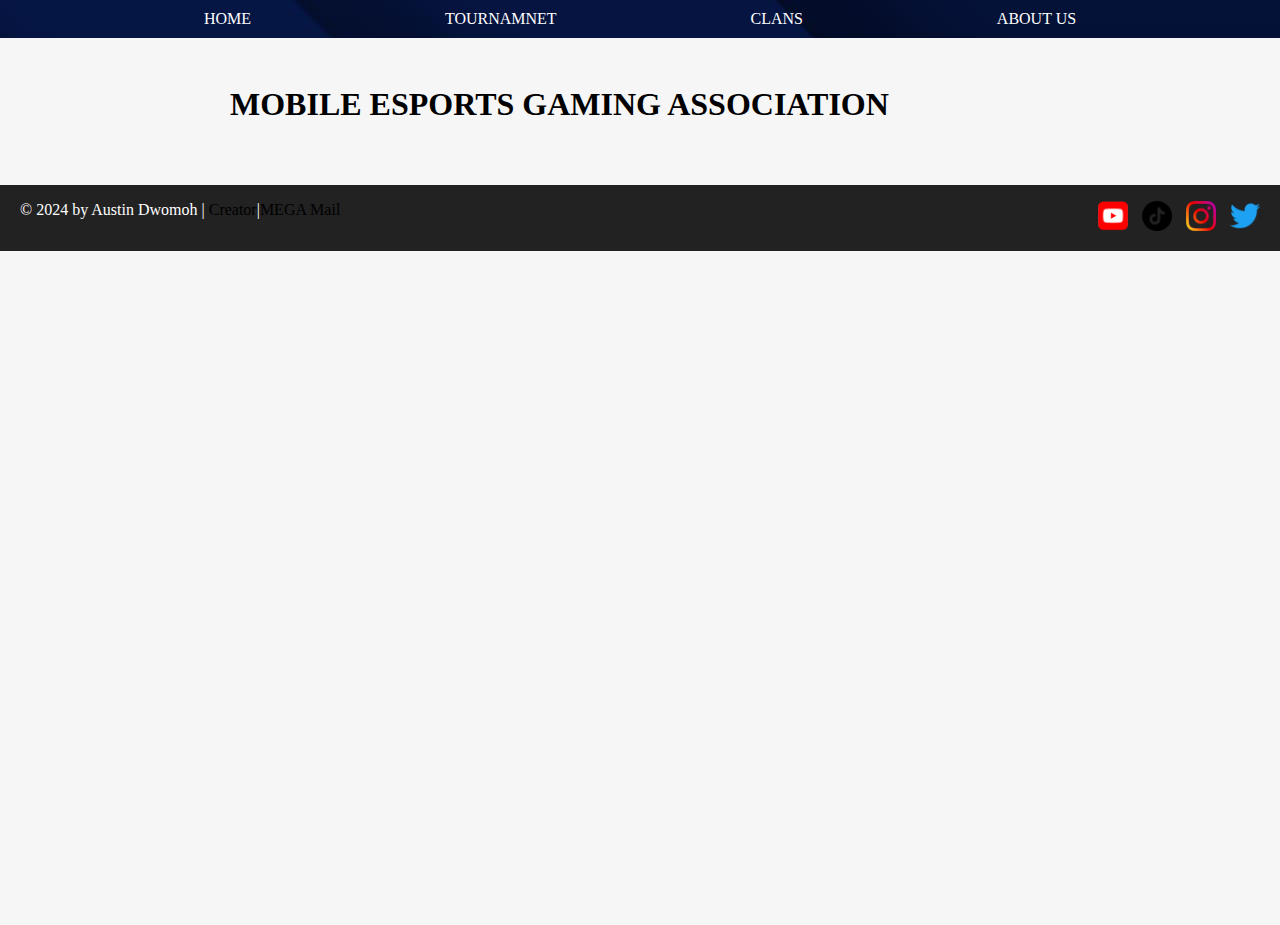
==== index.html @ 3e16c932 "css" ====
<html>
	<head>
		<meta charset="utf-8">
		<meta name="viewpoort" content="width=device-width,initial-scale=1.0">
		<title>WELCOME </title>
		<link rel="stylesheet" href="/css/style(1.1).css">   
	</head>

<body>	
	<div class="navbar">
		<a href="index.html">HOME</a>
		<a href="Tournament.html">TOURNAMNET</a>
		<a href="Clans.html">CLANS</a>
		<a href="About us.html">ABOUT US</a>
	</div>

    <div class="content"><h1 >
		<a href=" https://docs.google.com/document/d/1-E9FfBKH6u808-VIWUthSK5zShwon9xe/edit?usp=drivesdk&rtpof=true&sd=true ">MOBILE ESPORTS GAMING ASSOCIATION</a>
	   </h1>
    </div>
</body>

<footer>
	<p>© 2024 by Austin Dwomoh |  <a href="dwomohaustin14@gmail.com">Creator</a>|<a href="megaesportsassociation@gmail.com">MEGA Mail</a></p>

	<ul class="socials">
	  <li>
		<a href="#" target="_blank"><img src="../icon/icon-logo-youtube.png" alt="Mega YouTube channel"></a>
	  </li>
	  <li>
		<a href="#" target="_blank"><img src="../icon/tiktok_social media_logo_apps_icon.png" alt="Mega Tiktok Page"></a>
	  </li>
	  <li>
		<a href="https://www.instagram.com/megaesportsassociation?igsh=Z3lvYWdsOGpyNXc2" target="_blank"><img src="../icon/icon-logo-instagram.png" alt="My Instagram"></a>
	  </li>
	  <li>
		<a href="#" target="_blank"><img src="../icon/icon-logo-twitter.png" alt="x Page"></a>
	  </li>
	</ul>
</footer>
</html>
---- css/style(1.1).css ----
/*Global*/
html{
  box-sizing: border-box;
  height: 100%;
}
*,*:before,*:after{
  box-sizing: inherit;
}

body{
  background: #f6f6f6 ;
  height: 100%;
  margin: 0;/*fits boxes and images to the edges of the page*/
  margin-top: -25px;

}
.content {
  margin: 0 auto;
  max-width: 900px;/*pulls content into the middle of the page*/
  padding: 40px;/*gives cool space between elemnets*/
  margin-top: 50px;
}
.navbar {
  background-image: url(1.1.jpg);
  color: #fff;
  padding: 10px;
  position: fixed;
  width: 100%;
  top: 0;
  left: 0; 
  display: flex;
  justify-content: space-evenly;
}

/*navbar link decoration*/
.navbar a {
  color: #fff;
  text-decoration: none;
  
}

a{
 color:black ;
 text-decoration: none;
}
a:hover{
  color: gray ;
}

/*index*/
/*Home*/
/*Tournament*/
/*clans*/
/*about us*/
.board{
  display: flow-root;/*for place images at the start of line for the deisre effect of one side*/
}

.board img{
  width: 200px;
  float: left;
  margin-right: 20px;
  max-height: 600px;
  max-width: 400px;
  margin-top: -15px;
}
.board li{
  list-style: none;
}

.board h3{
  border-bottom: 3px dashed #d3d4d6;

}
/*footer*/
footer {
  background: #222;
  color: white;
  display: flex; 
  justify-content: space-between;
  padding: 0 20px;
}

.socials{
  list-style-type: none;
  padding: 0;

}
.socials li{
  display: inline-block;
  margin-left: 10px;
}

.socials img{
  width: 30px;
}

.socials img:hover{
  opacity: 0.5;
}

/*Theme*/
/*.light-theme {
  background-color: var(--light-background);
  color: var(--light-text);
}
{this is for when you make the themes i want to understand how it works before actually using it}
.dark-theme {
  background-color: var(--dark-background);
  color: var(--dark-text);
}
assoiciated html incase you forget
<body class="light-theme">
    <!-- Your content here -->
</body>
and the java mainly because of this guy why am reluctant
 // Switch to dark theme
document.body.className = "dark-theme";

// Switch to light theme
document.body.className = "light-theme";

*/
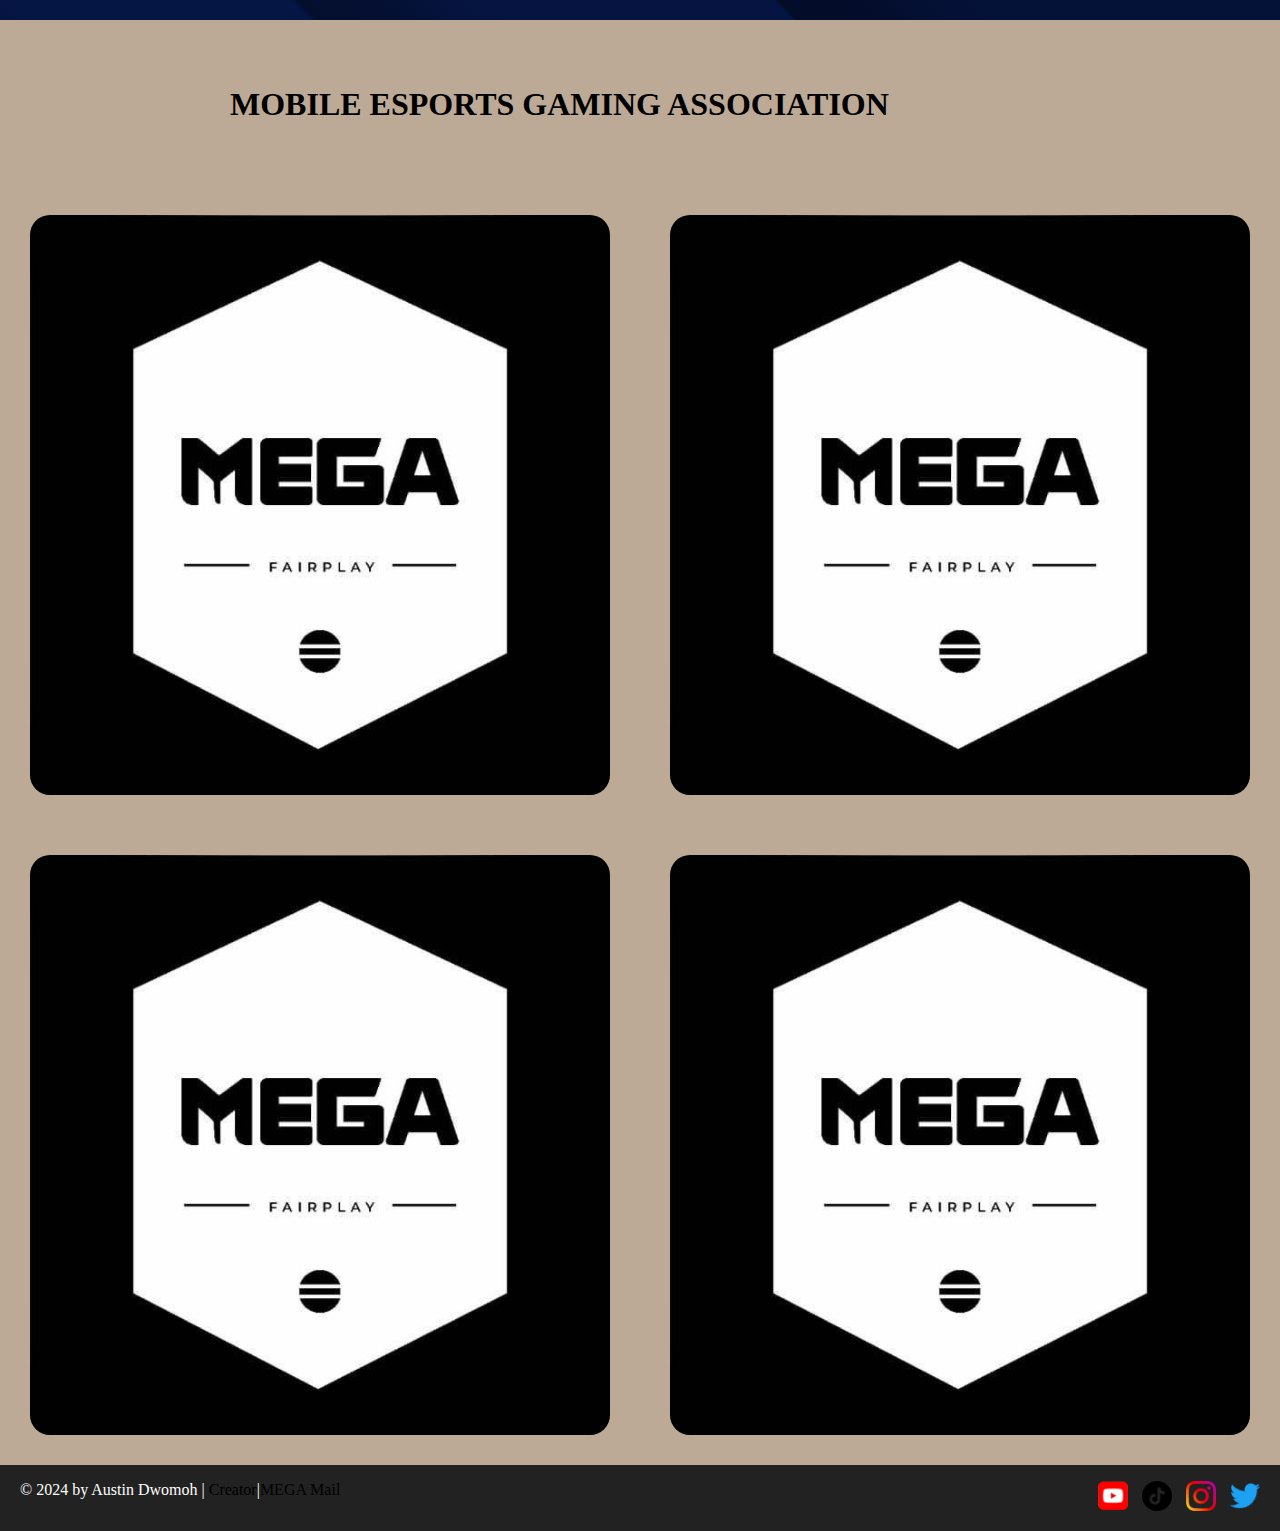
==== commit e58b34c1: "efootbal" ====
--- a/index.html
+++ b/index.html
@@ -3,38 +3,51 @@
 		<meta charset="utf-8">
 		<meta name="viewpoort" content="width=device-width,initial-scale=1.0">
 		<title>WELCOME </title>
-		<link rel="stylesheet" href="/css/style(1.1).css">   
+		<link rel="stylesheet" href="style(1.1).css">   
 	</head>
 
-<body>	
-	<div class="navbar">
-		<a href="index.html">HOME</a>
-		<a href="Tournament.html">TOURNAMNET</a>
-		<a href="Clans.html">CLANS</a>
-		<a href="About us.html">ABOUT US</a>
-	</div>
-
-    <div class="content"><h1 >
+<body style="background-color:#bcaa96;">
+	<div class="navbar"></div>
+	<div class="content"><h1 >
 		<a href=" https://docs.google.com/document/d/1-E9FfBKH6u808-VIWUthSK5zShwon9xe/edit?usp=drivesdk&rtpof=true&sd=true ">MOBILE ESPORTS GAMING ASSOCIATION</a>
 	   </h1>
     </div>
+	<div class="grid-container">
+		<div class="grid-item">
+			<a href="index.html"><img src="images/photo_2023-11-17_15-13-40.jpg" alt=""></a>
+		</div>
+
+		<div class="grid-item">
+			<a href="Tournament.html"><img src="images/photo_2023-11-17_15-13-40.jpg" alt=""></a>
+		</div>
+
+		<div class="grid-item">
+			<a href="Clans.html"><img src="images/photo_2023-11-17_15-13-40.jpg" alt=""></a>
+		</div>
+
+		<div class="grid-item">
+			<a href="About us.html"><img src="images/photo_2023-11-17_15-13-40.jpg" alt=""></a>
+		</div>
+	</div>
+
 </body>
 
 <footer>
-	<p>© 2024 by Austin Dwomoh |  <a href="dwomohaustin14@gmail.com">Creator</a>|<a href="megaesportsassociation@gmail.com">MEGA Mail</a></p>
+	<p>© 2024 by Austin Dwomoh |  <a href="mailto:dwomohaustin14@gmail.com">Creator</a>|<a href="mailto:megaesportsassociation@gmail.com">MEGA Mail</a></p>
 
 	<ul class="socials">
 	  <li>
-		<a href="#" target="_blank"><img src="../icon/icon-logo-youtube.png" alt="Mega YouTube channel"></a>
+		<a href="#" target="_blank"><img src="images/icon-logo-youtube.png" alt="Mega YouTube channel"></a>
 	  </li>
 	  <li>
-		<a href="#" target="_blank"><img src="../icon/tiktok_social media_logo_apps_icon.png" alt="Mega Tiktok Page"></a>
+		<a href="#" target="_blank"><img src="images/tiktok_social media_logo_apps_icon.png" alt="Mega Tiktok Page"></a>
+	  </li>
 	  </li>
 	  <li>
-		<a href="https://www.instagram.com/megaesportsassociation?igsh=Z3lvYWdsOGpyNXc2" target="_blank"><img src="../icon/icon-logo-instagram.png" alt="My Instagram"></a>
+		<a href="https://www.instagram.com/megaesportsassociation?igsh=Z3lvYWdsOGpyNXc2" target="_blank"><img src="images/icon-logo-instagram.png" alt="My Instagram"></a>
 	  </li>
 	  <li>
-		<a href="#" target="_blank"><img src="../icon/icon-logo-twitter.png" alt="x Page"></a>
+		<a href="#" target="_blank"><img src="images/icon-logo-twitter.png" alt="x Page"></a>
 	  </li>
 	</ul>
 </footer>
--- a/style(1.1).css
+++ b/style(1.1).css
@@ -0,0 +1,144 @@
+/*Global*/
+html{
+  box-sizing: border-box;
+  height: 100%;
+}
+*,*:before,*:after{
+  box-sizing: inherit;
+}
+
+body{
+  background: #f6f6f6 ;
+  height: 100%;
+  margin: 0;/*fits boxes and images to the edges of the page*/
+  margin-top: -25px;
+
+}
+.content {
+  margin: 0 auto;
+  max-width: 900px;/*pulls content into the middle of the page*/
+  padding: 40px;/*gives cool space between elemnets*/
+  margin-top: 50px;
+}
+.navbar {
+  background-image: url(images/1.1.jpg);
+  color: #fff;
+  padding: 10px;
+  position: fixed;
+  width: 100%;
+  top: 0;
+  left: 0; 
+  display: flex;
+  justify-content: space-evenly;
+}
+
+/*navbar link decoration*/
+.navbar a {
+  color: #fff;
+  text-decoration: none;
+  
+}
+
+a{
+ color:black ;
+ text-decoration: none;
+}
+a:hover{
+  color: gray ;
+}
+
+/*index*/
+ .grid-container{
+  display: grid;
+  grid-template-columns:1fr 1fr;  
+ }
+
+ .grid-item{
+  border-radius: 20px;
+  padding: 10px;
+  margin: 20px;
+
+ }
+ .grid-item img{
+  width: 100%;
+  height: 100%;
+  border-radius: 20px;
+ }
+
+ .grid-item img:hover{
+  opacity: 0.5;
+ }
+
+/*Home*/
+/*Tournament*/
+/*clans*/
+/*about us*/
+.board{
+  display: flow-root;/*for place images at the start of line for the deisre effect of one side*/
+}
+
+.board img{
+  width: 200px;
+  float: left;
+  margin-right: 20px;
+  max-height: 600px;
+  max-width: 400px;
+  margin-top: -15px;
+}
+.board li{
+  list-style: none;
+}
+
+.board h3{
+  border-bottom: 3px dashed #d3d4d6;
+
+}
+/*footer*/
+footer {
+  background: #222;
+  color: white;
+  display: flex; 
+  justify-content: space-between;
+  padding: 0 20px;
+}
+
+.socials{
+  list-style-type: none;
+  padding: 0;
+
+}
+.socials li{
+  display: inline-block;
+  margin-left: 10px;
+}
+
+.socials img{
+  width: 30px;
+}
+
+.socials img:hover{
+  opacity: 0.5;
+}
+
+/*Theme*/
+/*.light-theme {
+  background-color: var(--light-background);
+  color: var(--light-text);
+}
+{this is for when you make the themes i want to understand how it works before actually using it}
+.dark-theme {
+  background-color: var(--dark-background);
+  color: var(--dark-text);
+}
+assoiciated html incase you forget
+<body class="light-theme">
+    <!-- Your content here -->
+</body>
+and the java mainly because of this guy why am reluctant
+ // Switch to dark theme
+document.body.className = "dark-theme";
+
+// Switch to light theme
+document.body.className = "light-theme";
+
+*/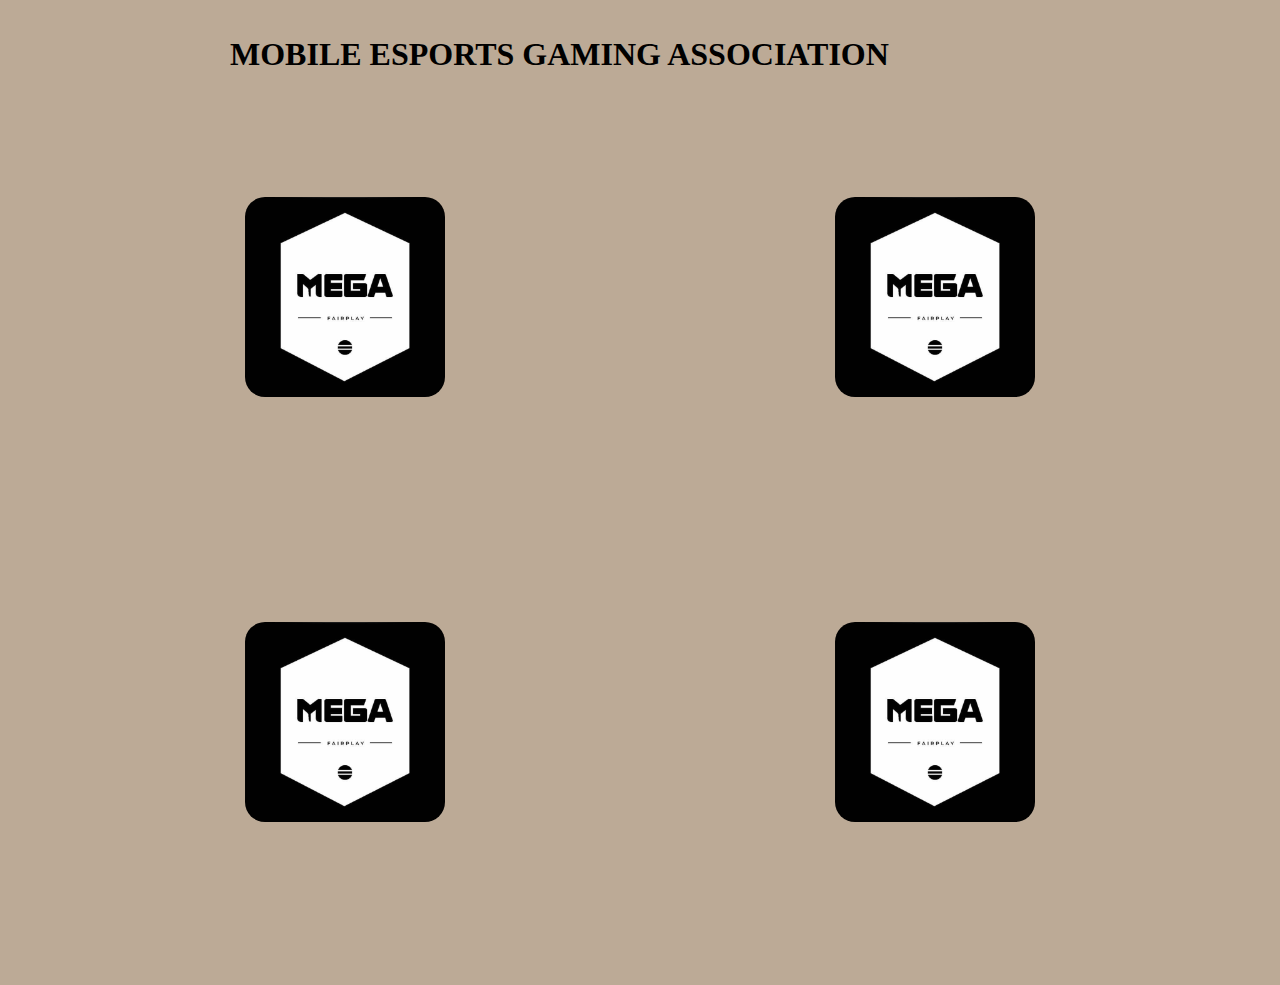
==== commit f1e6bb96: "removed footer" ====
--- a/index.html
+++ b/index.html
@@ -7,8 +7,7 @@
 	</head>
 
 <body style="background-color:#bcaa96;">
-	<div class="navbar"></div>
-	<div class="content"><h1 >
+	<div class="content" style="margin-top: -20px;"><h1 >
 		<a href=" https://docs.google.com/document/d/1-E9FfBKH6u808-VIWUthSK5zShwon9xe/edit?usp=drivesdk&rtpof=true&sd=true ">MOBILE ESPORTS GAMING ASSOCIATION</a>
 	   </h1>
     </div>
@@ -31,24 +30,4 @@
 	</div>
 
 </body>
-
-<footer>
-	<p>© 2024 by Austin Dwomoh |  <a href="mailto:dwomohaustin14@gmail.com">Creator</a>|<a href="mailto:megaesportsassociation@gmail.com">MEGA Mail</a></p>
-
-	<ul class="socials">
-	  <li>
-		<a href="#" target="_blank"><img src="images/icon-logo-youtube.png" alt="Mega YouTube channel"></a>
-	  </li>
-	  <li>
-		<a href="#" target="_blank"><img src="images/tiktok_social media_logo_apps_icon.png" alt="Mega Tiktok Page"></a>
-	  </li>
-	  </li>
-	  <li>
-		<a href="https://www.instagram.com/megaesportsassociation?igsh=Z3lvYWdsOGpyNXc2" target="_blank"><img src="images/icon-logo-instagram.png" alt="My Instagram"></a>
-	  </li>
-	  <li>
-		<a href="#" target="_blank"><img src="images/icon-logo-twitter.png" alt="x Page"></a>
-	  </li>
-	</ul>
-</footer>
 </html>--- a/style(1.1).css
+++ b/style(1.1).css
@@ -49,20 +49,27 @@
 
 /*index*/
  .grid-container{
+  width: 100%;
+  height: 100%;
+  margin-top: -50px;
   display: grid;
-  grid-template-columns:1fr 1fr;  
+  grid-template-columns: 2fr 2fr;
+  padding:0 50px 50px 50px
+ }
+ @media (max-width:450px){
+
  }
 
  .grid-item{
-  border-radius: 20px;
-  padding: 10px;
-  margin: 20px;
-
+  border-radius: 2px;
+  display: flex;
+  padding:10px;
+  align-items:center;
+  justify-content:center;
  }
  .grid-item img{
-  width: 100%;
-  height: 100%;
   border-radius: 20px;
+  width: 200px;
  }
 
  .grid-item img:hover{
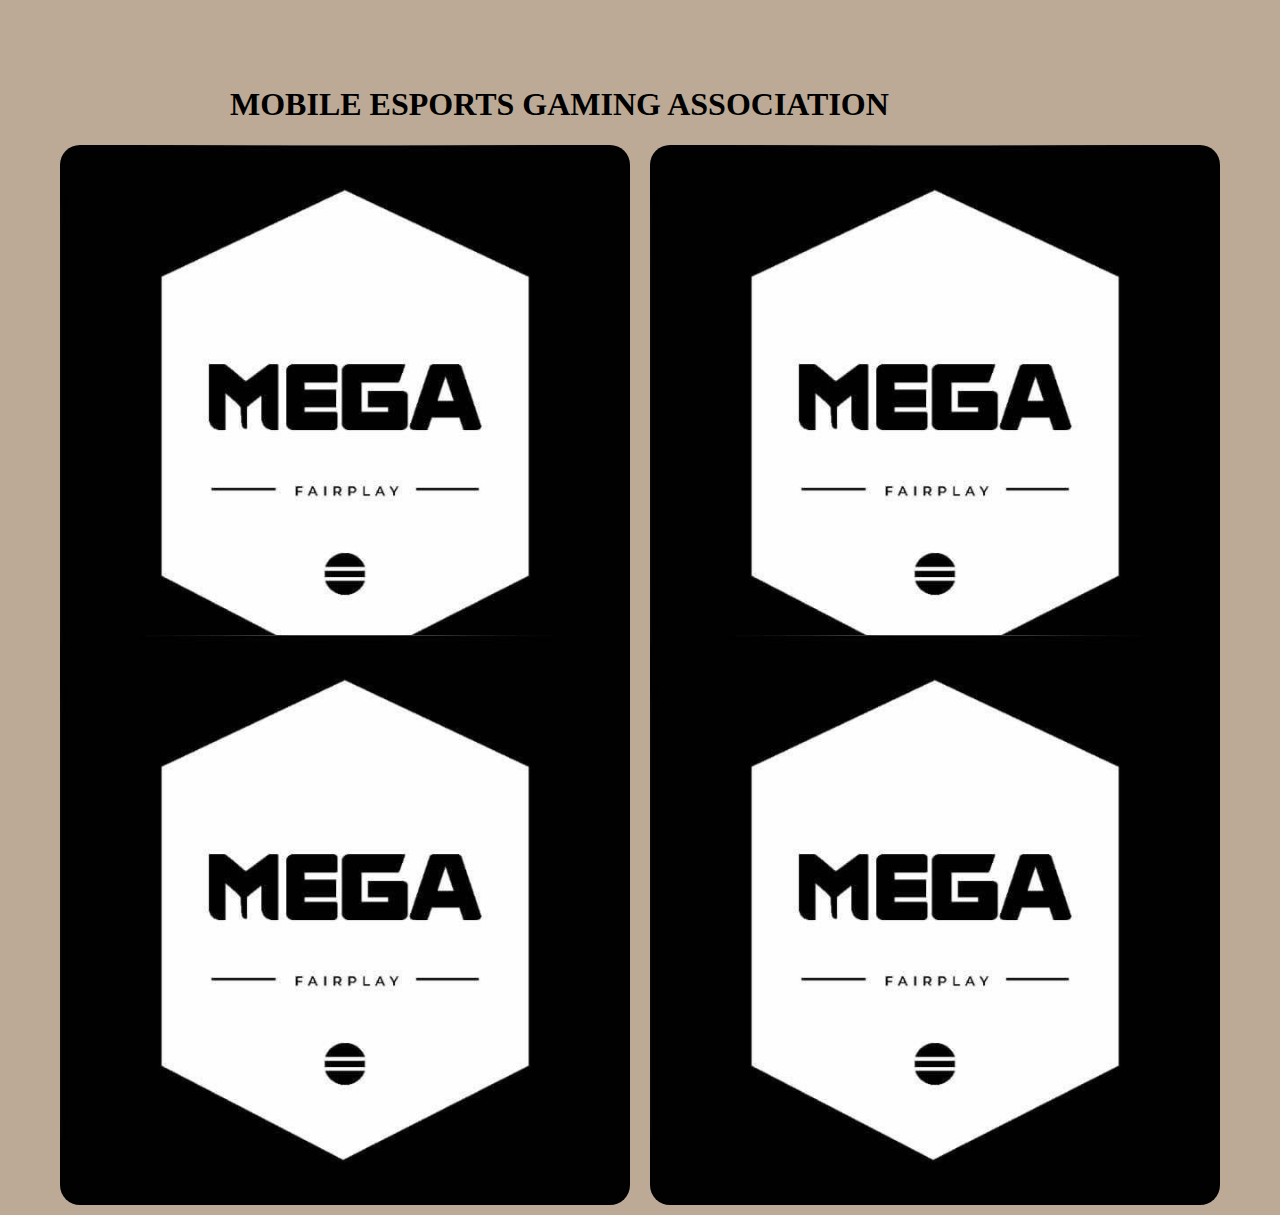
==== commit a152e239: "f" ====
--- a/index.html
+++ b/index.html
@@ -7,7 +7,7 @@
 	</head>
 
 <body style="background-color:#bcaa96;">
-	<div class="content" style="margin-top: -20px;"><h1 >
+	<div class="content"><h1 >
 		<a href=" https://docs.google.com/document/d/1-E9FfBKH6u808-VIWUthSK5zShwon9xe/edit?usp=drivesdk&rtpof=true&sd=true ">MOBILE ESPORTS GAMING ASSOCIATION</a>
 	   </h1>
     </div>
--- a/style(1.1).css
+++ b/style(1.1).css
@@ -66,10 +66,11 @@
   padding:10px;
   align-items:center;
   justify-content:center;
+  margin-bottom: -100px;
  }
  .grid-item img{
   border-radius: 20px;
-  width: 200px;
+  width: 100%;
  }
 
  .grid-item img:hover{
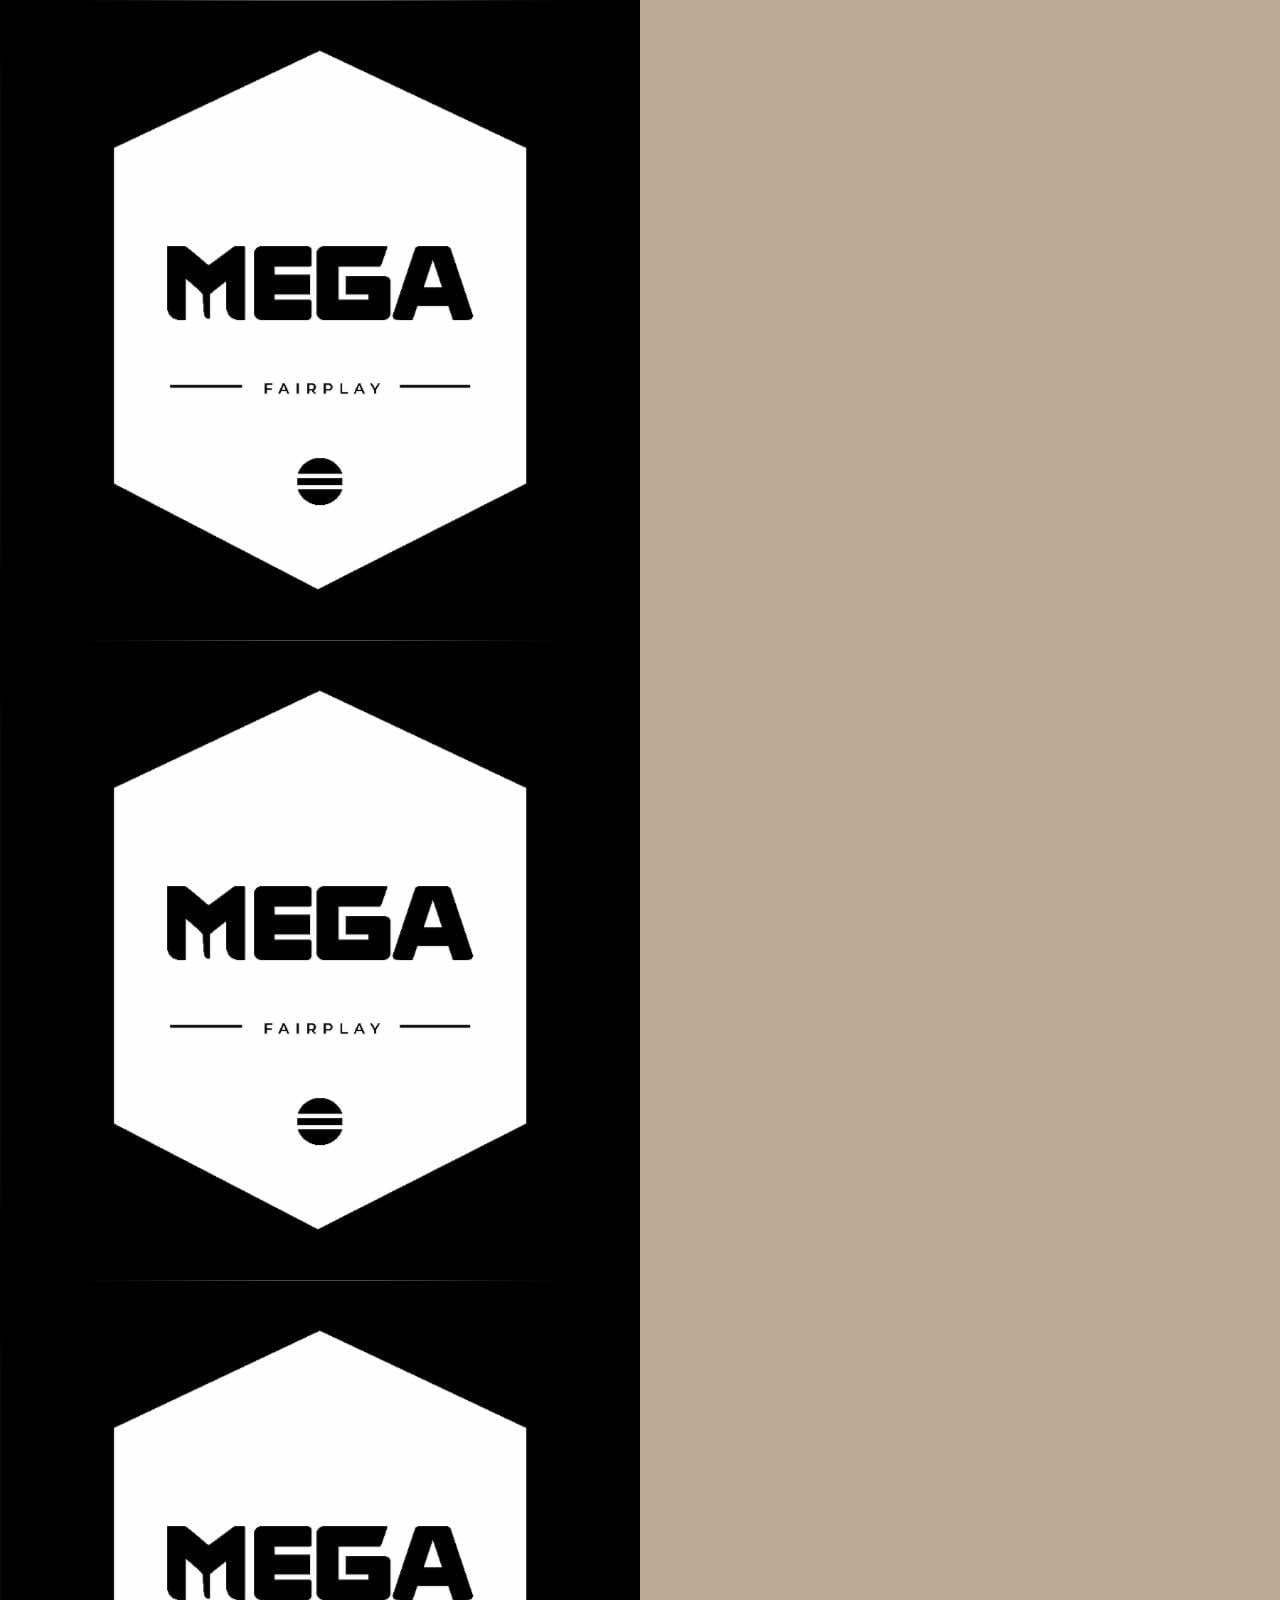
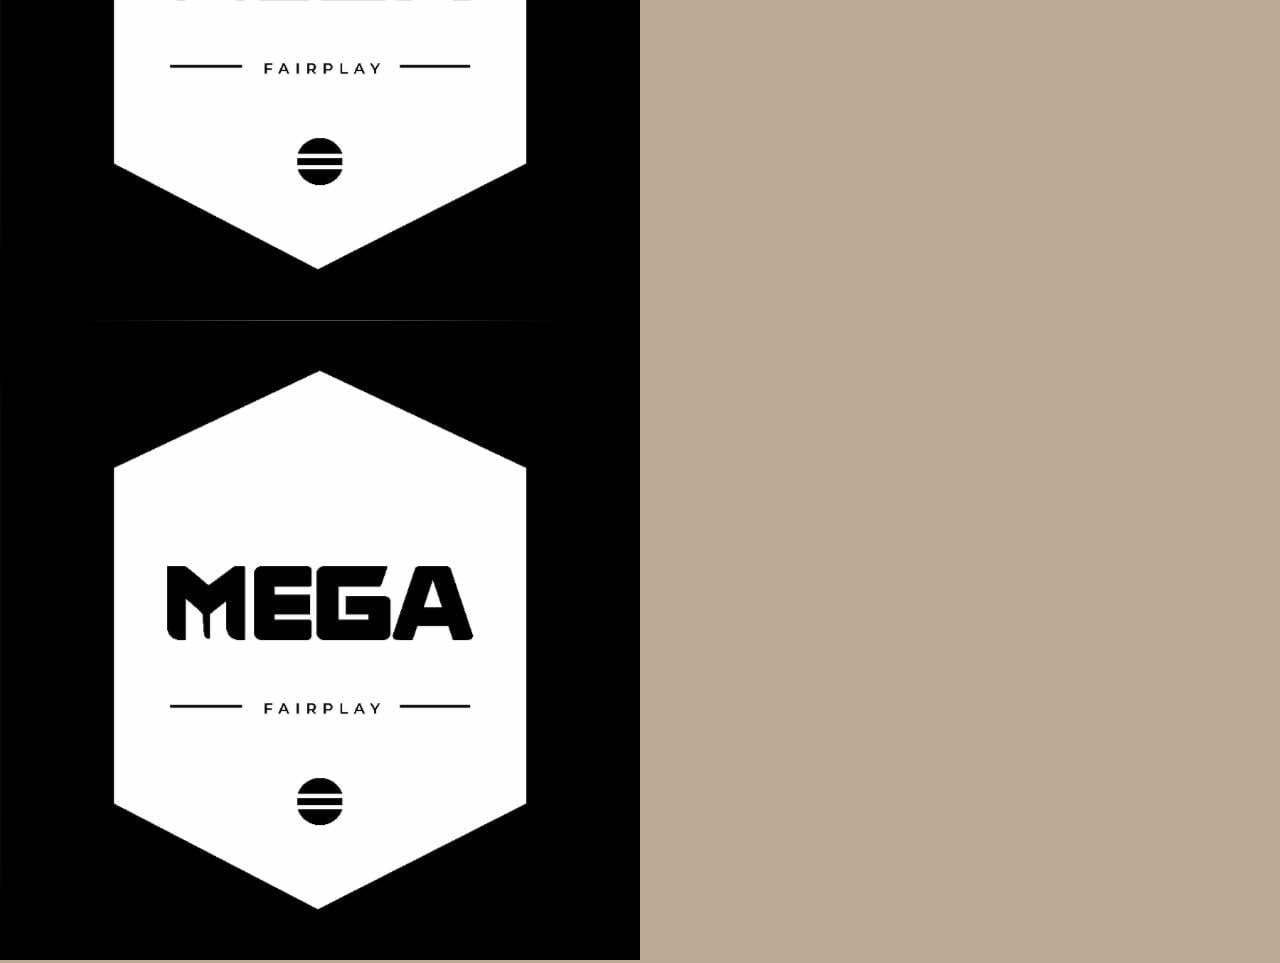
==== commit 7a77abda: "nn" ====
--- a/index.html
+++ b/index.html
@@ -7,10 +7,8 @@
 	</head>
 
 <body style="background-color:#bcaa96;">
-	<div class="content"><h1 >
-		<a href=" https://docs.google.com/document/d/1-E9FfBKH6u808-VIWUthSK5zShwon9xe/edit?usp=drivesdk&rtpof=true&sd=true ">MOBILE ESPORTS GAMING ASSOCIATION</a>
-	   </h1>
-    </div>
+	
+
 	<div class="grid-container">
 		<div class="grid-item">
 			<a href="index.html"><img src="images/photo_2023-11-17_15-13-40.jpg" alt=""></a>
--- a/style(1.1).css
+++ b/style(1.1).css
@@ -2,6 +2,7 @@
 html{
   box-sizing: border-box;
   height: 100%;
+  margin: 0;
 }
 *,*:before,*:after{
   box-sizing: inherit;
@@ -9,9 +10,8 @@
 
 body{
   background: #f6f6f6 ;
+  margin: 0;/*fits boxes and images to the edges of the page*/
   height: 100%;
-  margin: 0;/*fits boxes and images to the edges of the page*/
-  margin-top: -25px;
 
 }
 .content {
@@ -25,7 +25,7 @@
   color: #fff;
   padding: 10px;
   position: fixed;
-  width: 100%;
+  width: 100vw;
   top: 0;
   left: 0; 
   display: flex;
@@ -48,34 +48,6 @@
 }
 
 /*index*/
- .grid-container{
-  width: 100%;
-  height: 100%;
-  margin-top: -50px;
-  display: grid;
-  grid-template-columns: 2fr 2fr;
-  padding:0 50px 50px 50px
- }
- @media (max-width:450px){
-
- }
-
- .grid-item{
-  border-radius: 2px;
-  display: flex;
-  padding:10px;
-  align-items:center;
-  justify-content:center;
-  margin-bottom: -100px;
- }
- .grid-item img{
-  border-radius: 20px;
-  width: 100%;
- }
-
- .grid-item img:hover{
-  opacity: 0.5;
- }
 
 /*Home*/
 /*Tournament*/
@@ -108,6 +80,7 @@
   display: flex; 
   justify-content: space-between;
   padding: 0 20px;
+  margin-bottom: -27px;
 }
 
 .socials{
